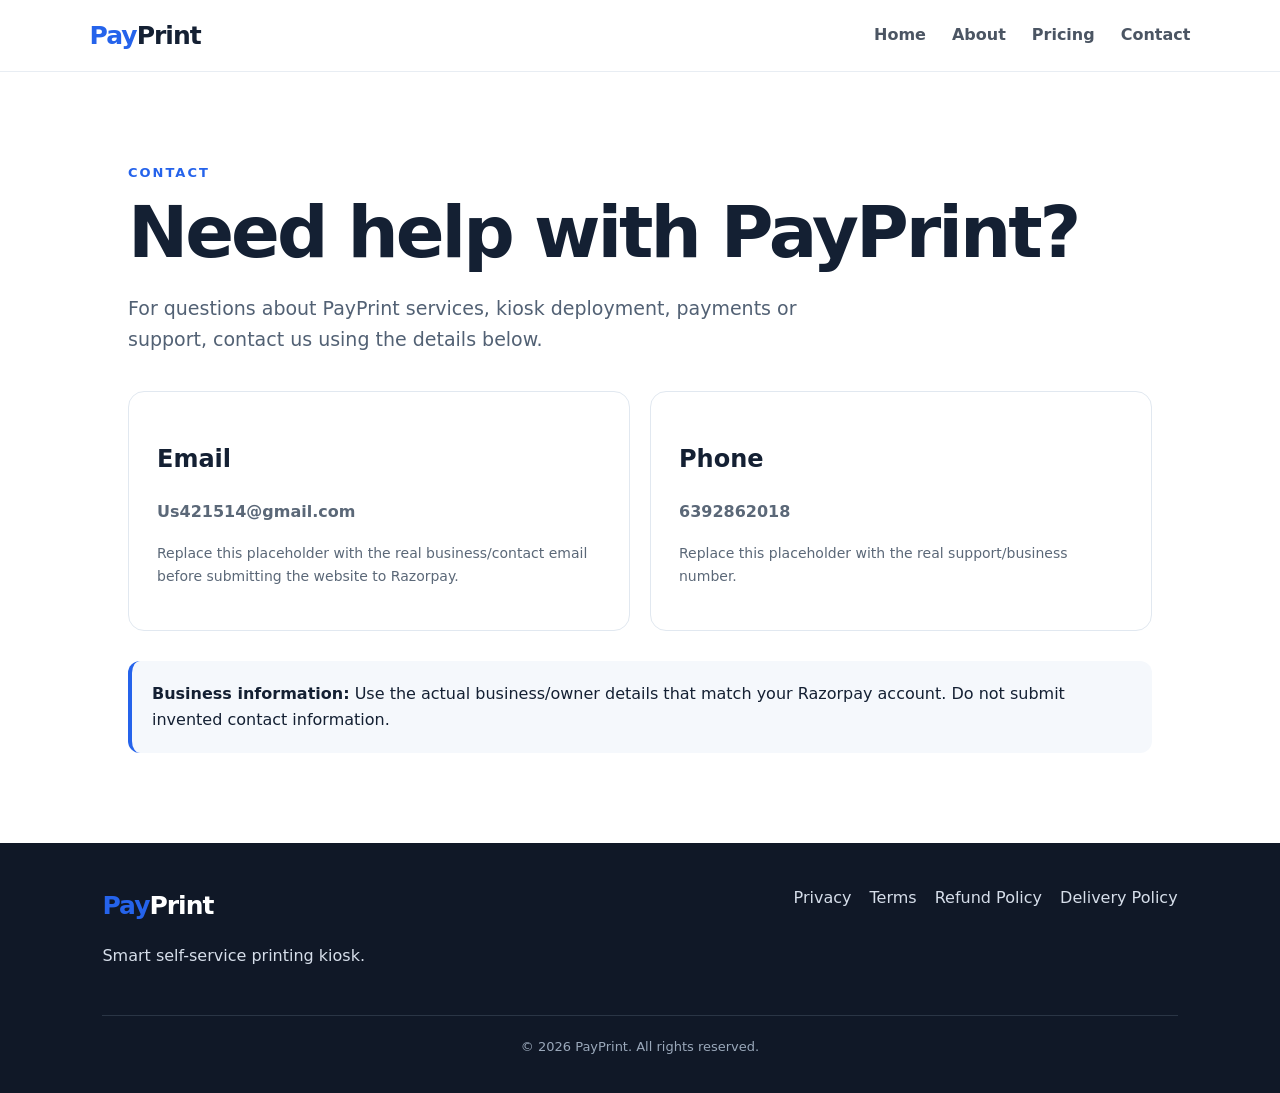
==== contact.html @ 9fa64b5f "Add PayPrint website" ====
<!DOCTYPE html>
<html lang="en">
<head><meta charset="UTF-8"><meta name="viewport" content="width=device-width, initial-scale=1.0"><title>Contact | PayPrint</title><link rel="stylesheet" href="css/style.css"></head>
<body>
<header class="nav"><a class="brand" href="index.html"><span>Pay</span>Print</a><nav><a href="index.html">Home</a><a href="about.html">About</a><a href="pricing.html">Pricing</a><a href="contact.html">Contact</a></nav></header>
<main class="page">
  <p class="eyebrow">CONTACT</p>
  <h1>Need help with PayPrint?</h1>
  <p class="lead">For questions about PayPrint services, kiosk deployment, payments or support, contact us using the details below.</p>
  <div class="grid two">
    <article class="card"><h2>Email</h2><p><strong>Us421514@gmail.com</strong></p><p class="note">Replace this placeholder with the real business/contact email before submitting the website to Razorpay.</p></article>
    <article class="card"><h2>Phone</h2><p><strong>6392862018</strong></p><p class="note">Replace this placeholder with the real support/business number.</p></article>
  </div>
  <div class="notice"><strong>Business information:</strong> Use the actual business/owner details that match your Razorpay account. Do not submit invented contact information.</div>
</main>
<footer><div class="footer-inner"><div><a class="brand" href="index.html"><span>Pay</span>Print</a><p>Smart self-service printing kiosk.</p></div><div><a href="privacy-policy.html">Privacy</a><a href="terms.html">Terms</a><a href="refund-policy.html">Refund Policy</a><a href="shipping-policy.html">Delivery Policy</a></div></div><p class="copyright">© 2026 PayPrint. All rights reserved.</p></footer>
</body></html>
---- css/style.css ----
*{box-sizing:border-box}html{scroll-behavior:smooth}body{margin:0;font-family:Inter,system-ui,-apple-system,BlinkMacSystemFont,"Segoe UI",sans-serif;color:#142033;background:#fff;line-height:1.65}a{text-decoration:none;color:inherit}.nav{height:72px;display:flex;align-items:center;justify-content:space-between;padding:0 7%;border-bottom:1px solid #e8edf3;background:#fff;position:sticky;top:0;z-index:10}.brand{font-size:25px;font-weight:800;letter-spacing:-1px}.brand span{color:#2563eb}.nav nav{display:flex;gap:26px;font-weight:600;color:#4b5563}.nav nav a:hover{color:#2563eb}.hero{min-height:610px;padding:90px 8%;display:grid;grid-template-columns:1.35fr .65fr;gap:70px;align-items:center;background:linear-gradient(135deg,#f7faff,#fff)}.eyebrow{font-size:13px;letter-spacing:2px;font-weight:800;color:#2563eb;margin:0 0 12px}.hero h1,.page h1{font-size:clamp(42px,6vw,72px);line-height:1.05;letter-spacing:-3px;margin:0 0 22px}.hero h1 span{color:#2563eb}.hero-text,.lead{font-size:19px;color:#526174;max-width:700px}.buttons{display:flex;gap:14px;margin-top:30px}.btn{padding:13px 21px;border-radius:10px;font-weight:700}.primary{background:#2563eb;color:white}.secondary{border:1px solid #d7dee8;background:#fff}.hero-card{background:#fff;border:1px solid #e1e8f0;border-radius:24px;padding:50px 30px;text-align:center;box-shadow:0 18px 55px #102a4a12}.kiosk-icon{font-size:80px;margin-bottom:10px}.section{padding:80px 8%}.section.light{background:#f7f9fc}.section h2{font-size:38px;line-height:1.15;margin-top:0}.grid{display:grid;gap:20px;margin-top:35px}.grid.four{grid-template-columns:repeat(4,1fr)}.grid.three{grid-template-columns:repeat(3,1fr)}.grid.two{grid-template-columns:repeat(2,1fr)}.card{background:#fff;border:1px solid #e1e8f0;border-radius:16px;padding:28px}.card b{color:#2563eb;font-size:14px}.card h3{margin-bottom:7px}.card p{color:#5b6878}.page{padding:90px 10%;min-height:650px}.compact{padding-top:30px}.steps{padding-left:25px}.steps li{padding:9px 0}.price-card{margin-top:40px;padding:32px;border:1px solid #dfe7f0;border-radius:18px;display:flex;justify-content:space-between;align-items:center;max-width:800px;box-shadow:0 12px 35px #102a4a0c}.price-card h2{margin:0}.price-card p{margin:4px 0;color:#657386}.price-card strong{font-size:38px;color:#2563eb;white-space:nowrap}.price-card small{font-size:15px;color:#687587}.note{color:#697688;font-size:14px}.notice{margin-top:30px;padding:20px;border-radius:12px;background:#f5f8fc;border-left:4px solid #2563eb}.legal{max-width:900px;margin:auto;padding:75px 25px;min-height:700px}.legal h1{font-size:48px;line-height:1.1}.legal h2{margin-top:35px}.legal p{color:#536174}footer{background:#101827;color:#d6deea;padding:42px 8% 22px}.footer-inner{display:flex;justify-content:space-between;gap:30px}.footer-inner .brand{color:white}.footer-inner>div:last-child{display:flex;gap:18px;flex-wrap:wrap}.copyright{text-align:center;border-top:1px solid #2a3545;padding-top:20px;margin-top:30px;font-size:13px;color:#9aa8ba}@media(max-width:800px){.nav{padding:0 5%;height:auto;min-height:68px}.nav nav{gap:12px;font-size:13px}.hero{grid-template-columns:1fr;padding:65px 7%;gap:35px}.grid.four,.grid.three,.grid.two{grid-template-columns:1fr}.section,.page{padding:60px 7%}.hero h1,.page h1{letter-spacing:-2px}.footer-inner{flex-direction:column}.price-card{align-items:flex-start;gap:20px;flex-direction:column}}
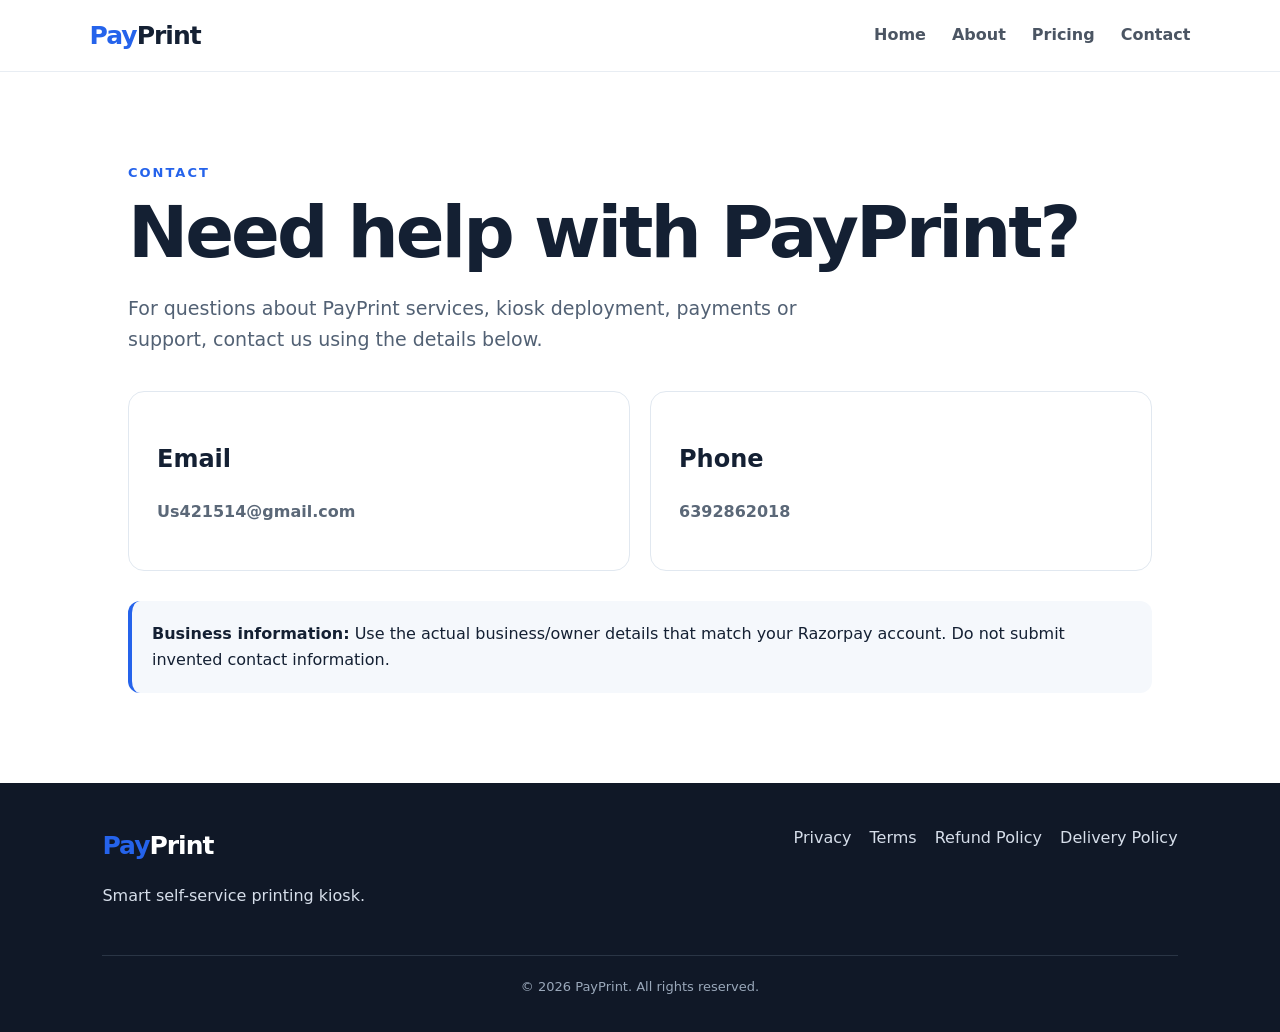
==== commit 7c9190f4: "Update contact information" ====
--- a/contact.html
+++ b/contact.html
@@ -8,8 +8,8 @@
   <h1>Need help with PayPrint?</h1>
   <p class="lead">For questions about PayPrint services, kiosk deployment, payments or support, contact us using the details below.</p>
   <div class="grid two">
-    <article class="card"><h2>Email</h2><p><strong>Us421514@gmail.com</strong></p><p class="note">Replace this placeholder with the real business/contact email before submitting the website to Razorpay.</p></article>
-    <article class="card"><h2>Phone</h2><p><strong>6392862018</strong></p><p class="note">Replace this placeholder with the real support/business number.</p></article>
+    <article class="card"><h2>Email</h2><p><strong>Us421514@gmail.com</strong></p><p class="note"></p></article>
+    <article class="card"><h2>Phone</h2><p><strong>6392862018</strong></p><p class="note"></p></article>
   </div>
   <div class="notice"><strong>Business information:</strong> Use the actual business/owner details that match your Razorpay account. Do not submit invented contact information.</div>
 </main>
